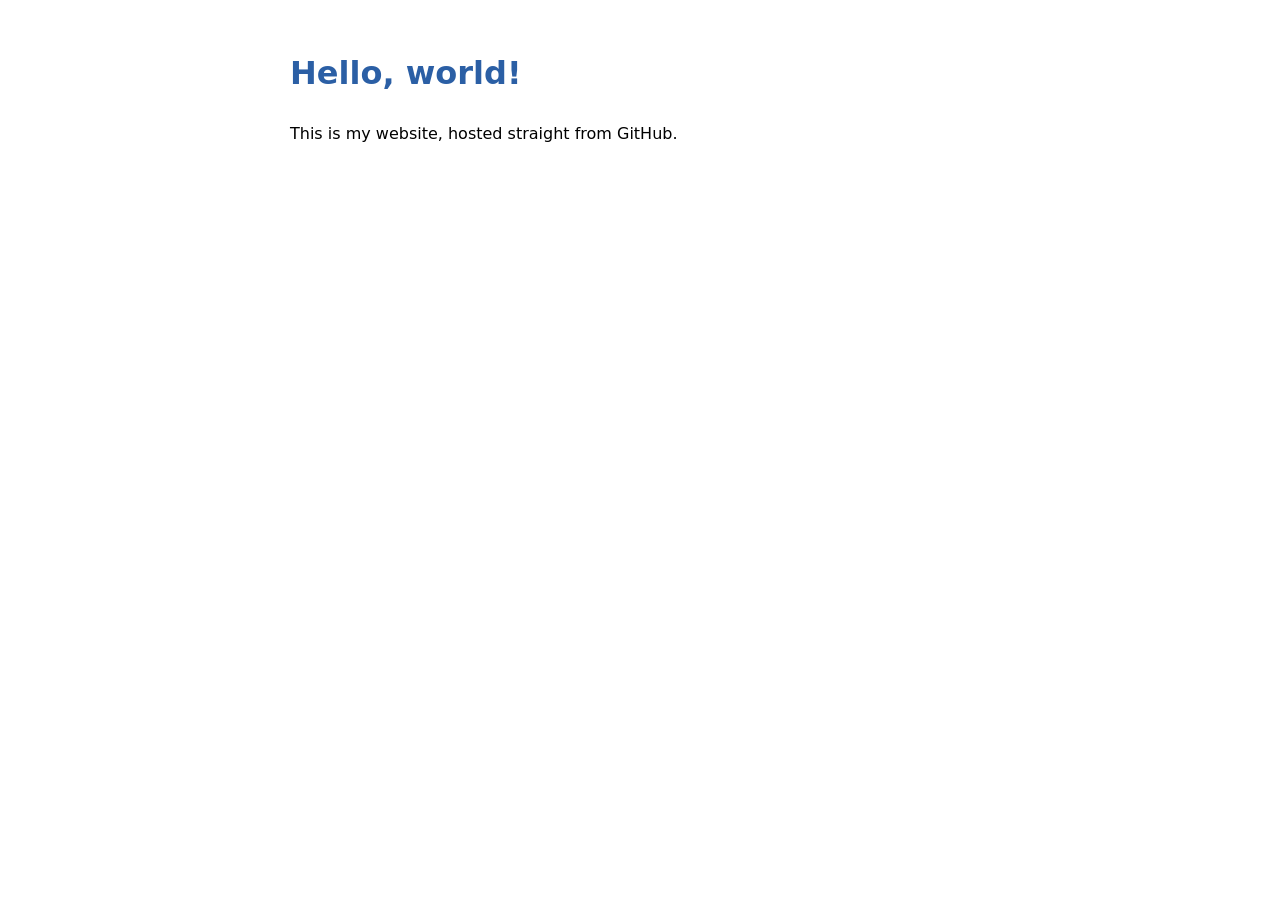
==== index.html @ 9fea2485 "Add initial HTML structure for the website" ====
<!DOCTYPE html>
<html lang="en">
<head>
  <meta charset="UTF-8">
  <meta name="viewport" content="width=device-width, initial-scale=1">
  <title>My Website</title>
  <style>
    body { font-family: system-ui, sans-serif; max-width: 700px; margin: 3rem auto; padding: 0 1rem; line-height: 1.6; }
    h1 { color: #2b5fa5; }
  </style>
</head>
<body>
  <h1>Hello, world!</h1>
  <p>This is my website, hosted straight from GitHub.</p>
</body>
</html>
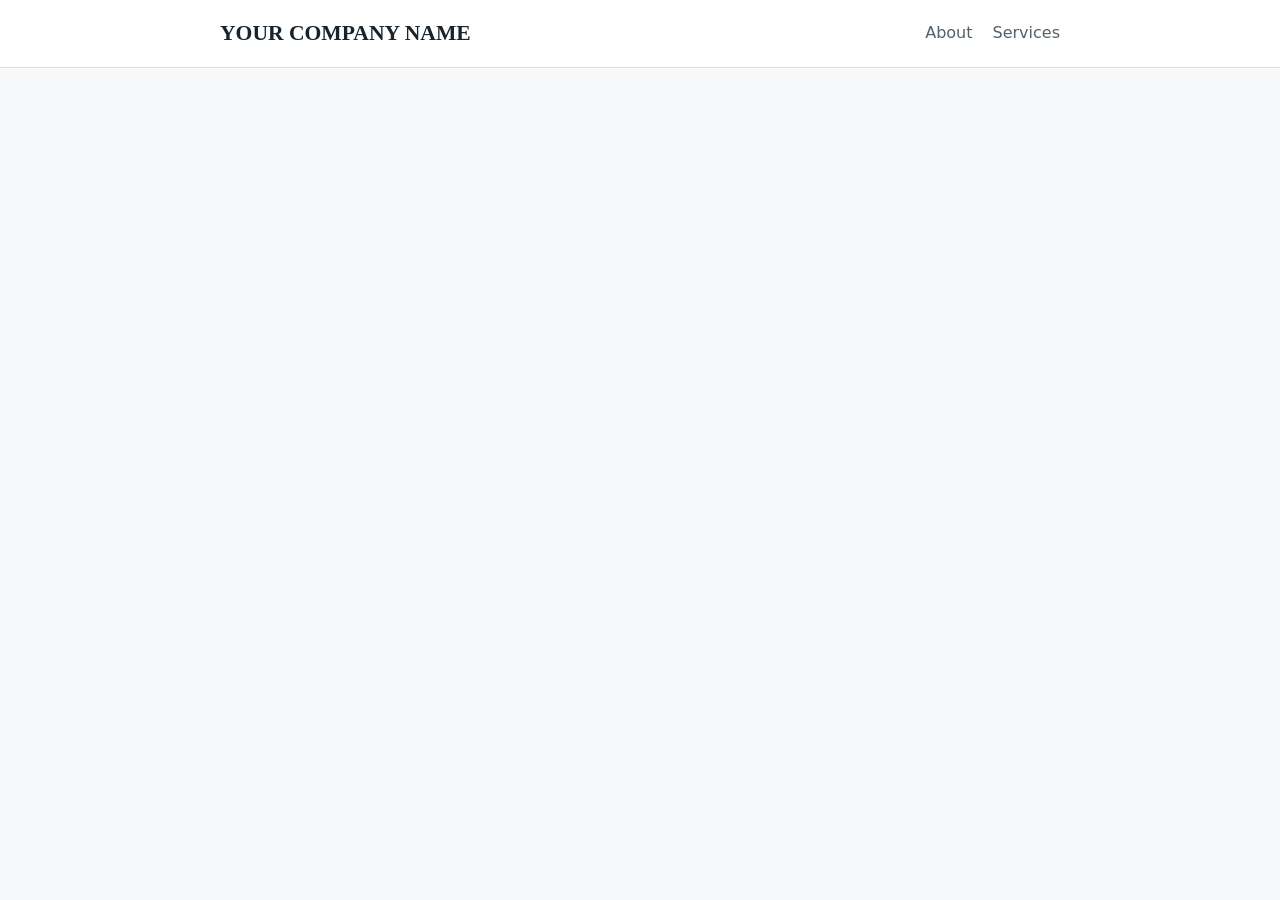
==== commit f3fb741f: "Revise HTML title, meta description, and styles Updated the title and added a meta description for S" ====
--- a/index.html
+++ b/index.html
@@ -3,14 +3,65 @@
 <head>
   <meta charset="UTF-8">
   <meta name="viewport" content="width=device-width, initial-scale=1">
-  <title>My Website</title>
+  <title>YOUR COMPANY NAME | What you do in a few words</title>
+  <meta name="description" content="One sentence describing what YOUR COMPANY NAME does and who it helps.">
   <style>
-    body { font-family: system-ui, sans-serif; max-width: 700px; margin: 3rem auto; padding: 0 1rem; line-height: 1.6; }
-    h1 { color: #2b5fa5; }
+    :root {
+      --bg: #f6f8fa;
+      --surface: #ffffff;
+      --text: #18232b;
+      --muted: #52616b;
+      --accent: #0f6b6b;
+      --line: #d9e0e5;
+    }
+    * { box-sizing: border-box; }
+    html { scroll-behavior: smooth; }
+    @media (prefers-reduced-motion: reduce) { html { scroll-behavior: auto; } }
+    body {
+      margin: 0;
+      font-family: system-ui, -apple-system, "Segoe UI", sans-serif;
+      color: var(--text);
+      background: var(--bg);
+      line-height: 1.6;
+    }
+    a { color: var(--accent); }
+    a:focus-visible { outline: 3px solid var(--accent); outline-offset: 3px; }
+    .wrap { max-width: 880px; margin: 0 auto; padding: 0 1.25rem; }
+
+    header { background: var(--surface); border-bottom: 1px solid var(--line); }
+    header .wrap { display: flex; flex-wrap: wrap; align-items: center; justify-content: space-between; gap: 0.75rem; padding-top: 1rem; padding-bottom: 1rem; }
+    .brand { font-family: Georgia, serif; font-size: 1.35rem; font-weight: 700; color: var(--text); text-decoration: none; }
+    nav { display: flex; gap: 1.25rem; }
+    nav a { color: var(--muted); text-decoration: none; }
+    nav a:hover { color: var(--accent); text-decoration: underline; }
+
+    .hero { padding: 4.5rem 0 3.5rem; }
+    h1 { font-family: Georgia, serif; font-size: clamp(2rem, 6vw, 3.25rem); line-height: 1.15; margin: 0 0 1rem; max-width: 18ch; }
+    .hero p { font-size: 1.15rem; color: var(--muted); max-width: 52ch; margin: 0 0 1.75rem; }
+    .button { display: inline-block; background: var(--accent); color: #fff; padding: 0.8rem 1.4rem; border-radius: 6px; text-decoration: none; font-weight: 600; }
+    .button:hover { background: #0b5555; }
+    .button:focus-visible { outline: 3px solid var(--text); outline-offset: 3px; }
+
+    section { padding: 3rem 0; border-top: 1px solid var(--line); }
+    h2 { font-family: Georgia, serif; font-size: 1.75rem; margin: 0 0 1rem; }
+    section p { max-width: 62ch; margin: 0 0 1rem; }
+
+    .services { display: grid; gap: 1.5rem; grid-template-columns: repeat(auto-fit, minmax(220px, 1fr)); margin-top: 1.5rem; }
+    .service { background: var(--surface); border-left: 4px solid var(--accent); padding: 1rem 1.25rem; }
+    .service h3 { margin: 0 0 0.4rem; font-size: 1.1rem; }
+    .service p { margin: 0; color: var(--muted); }
+
+    .contact-list { list-style: none; padding: 0; margin: 1.25rem 0 0; }
+    .contact-list li { margin-bottom: 0.5rem; }
+
+    footer { border-top: 1px solid var(--line); padding: 1.5rem 0; color: var(--muted); font-size: 0.9rem; }
   </style>
 </head>
 <body>
-  <h1>Hello, world!</h1>
-  <p>This is my website, hosted straight from GitHub.</p>
-</body>
-</html>
+
+  <header>
+    <div class="wrap">
+      <a class="brand" href="#top">YOUR COMPANY NAME</a>
+      <nav aria-label="Main">
+        <a href="#about">About</a>
+        <a href="#services">Services</a>
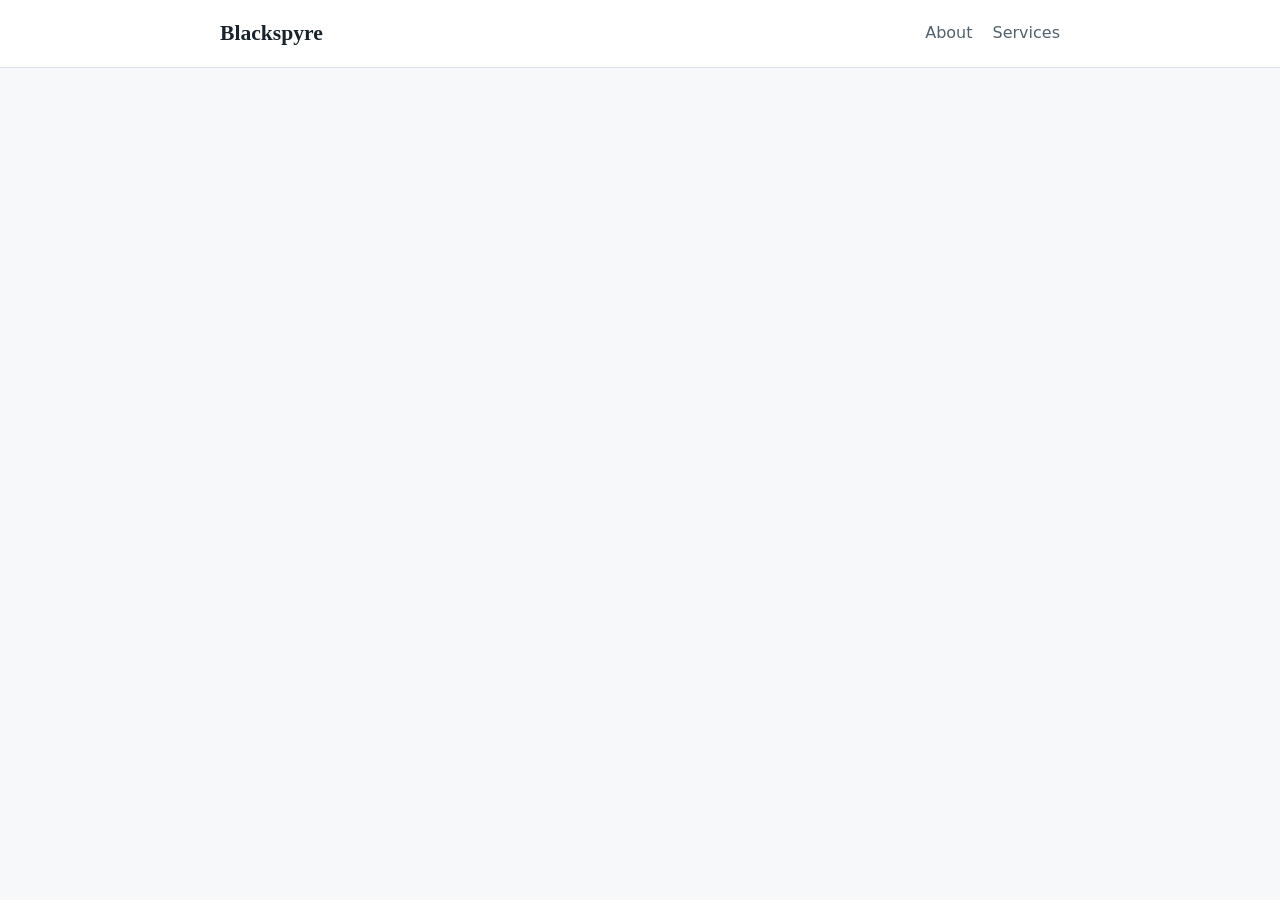
==== commit eef5f3c1: "Update company name to Blackspyre in index.html" ====
--- a/index.html
+++ b/index.html
@@ -3,8 +3,8 @@
 <head>
   <meta charset="UTF-8">
   <meta name="viewport" content="width=device-width, initial-scale=1">
-  <title>YOUR COMPANY NAME | What you do in a few words</title>
-  <meta name="description" content="One sentence describing what YOUR COMPANY NAME does and who it helps.">
+  <title>Blackspyre | What you do in a few words</title>
+  <meta name="description" content="One sentence describing what Blackspyre does and who it helps.">
   <style>
     :root {
       --bg: #f6f8fa;
@@ -61,7 +61,7 @@
 
   <header>
     <div class="wrap">
-      <a class="brand" href="#top">YOUR COMPANY NAME</a>
+      <a class="brand" href="#top">Blackspyre</a>
       <nav aria-label="Main">
         <a href="#about">About</a>
         <a href="#services">Services</a>
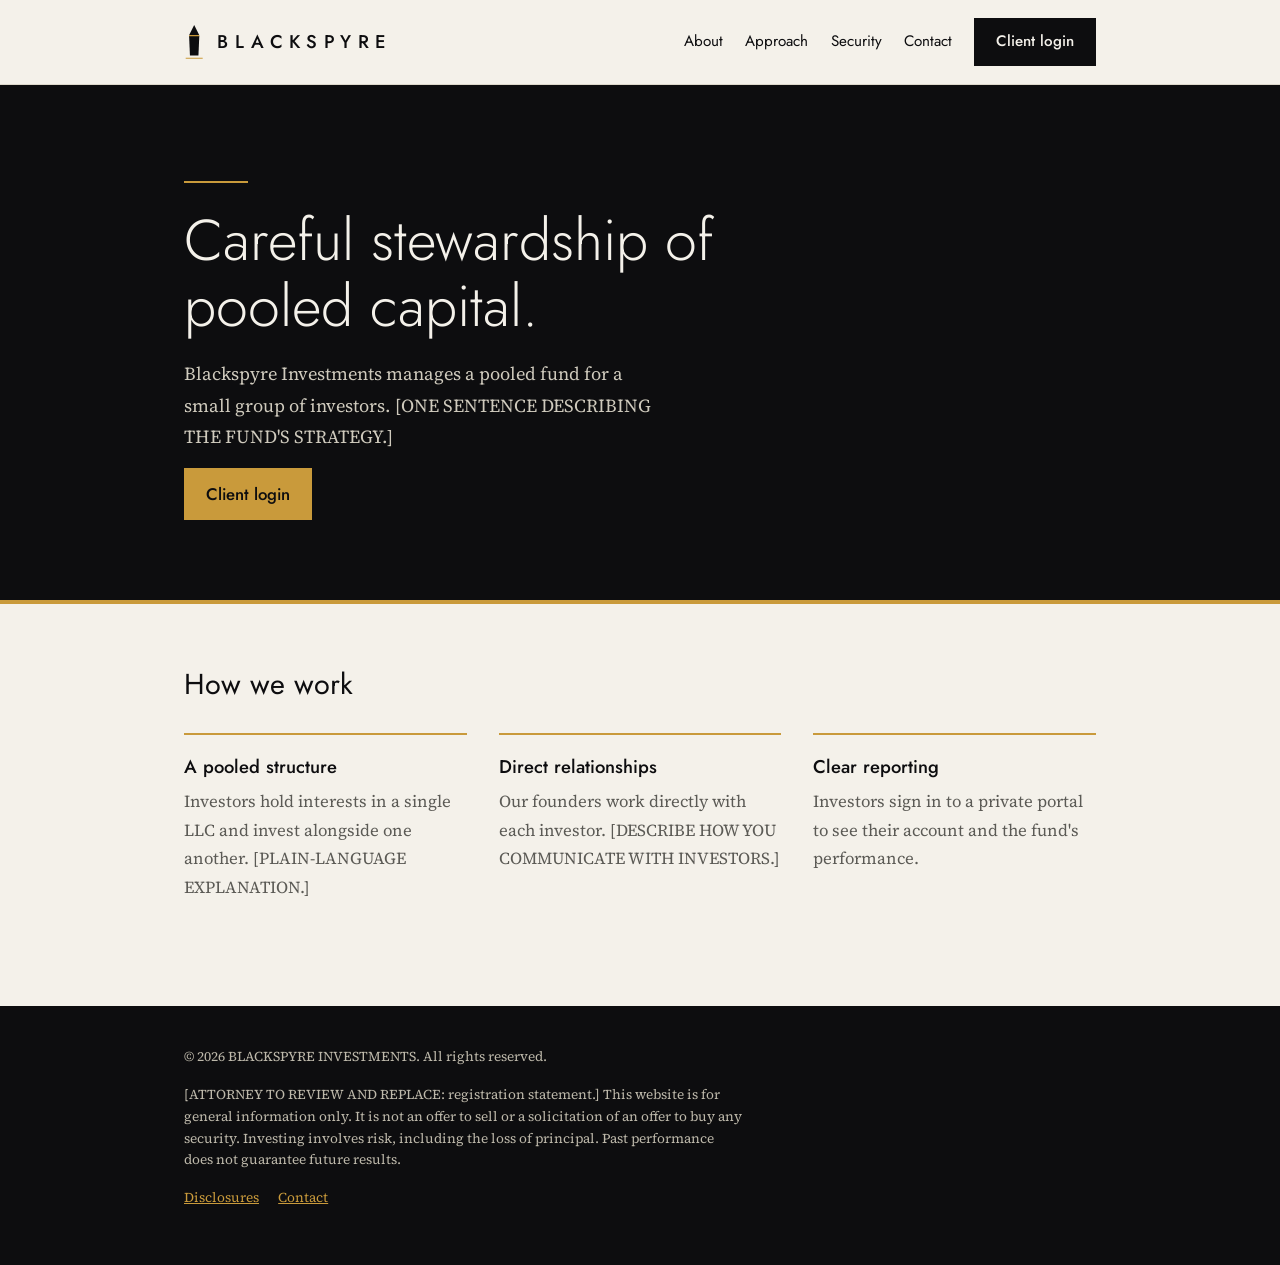
==== commit e59d282e: "Add files via upload" ====
--- a/index.html
+++ b/index.html
@@ -1,67 +1,28 @@
 <!DOCTYPE html>
 <html lang="en">
 <head>
-  <meta charset="UTF-8">
-  <meta name="viewport" content="width=device-width, initial-scale=1">
-  <title>Blackspyre | What you do in a few words</title>
-  <meta name="description" content="One sentence describing what Blackspyre does and who it helps.">
-  <style>
-    :root {
-      --bg: #f6f8fa;
-      --surface: #ffffff;
-      --text: #18232b;
-      --muted: #52616b;
-      --accent: #0f6b6b;
-      --line: #d9e0e5;
-    }
-    * { box-sizing: border-box; }
-    html { scroll-behavior: smooth; }
-    @media (prefers-reduced-motion: reduce) { html { scroll-behavior: auto; } }
-    body {
-      margin: 0;
-      font-family: system-ui, -apple-system, "Segoe UI", sans-serif;
-      color: var(--text);
-      background: var(--bg);
-      line-height: 1.6;
-    }
-    a { color: var(--accent); }
-    a:focus-visible { outline: 3px solid var(--accent); outline-offset: 3px; }
-    .wrap { max-width: 880px; margin: 0 auto; padding: 0 1.25rem; }
-
-    header { background: var(--surface); border-bottom: 1px solid var(--line); }
-    header .wrap { display: flex; flex-wrap: wrap; align-items: center; justify-content: space-between; gap: 0.75rem; padding-top: 1rem; padding-bottom: 1rem; }
-    .brand { font-family: Georgia, serif; font-size: 1.35rem; font-weight: 700; color: var(--text); text-decoration: none; }
-    nav { display: flex; gap: 1.25rem; }
-    nav a { color: var(--muted); text-decoration: none; }
-    nav a:hover { color: var(--accent); text-decoration: underline; }
-
-    .hero { padding: 4.5rem 0 3.5rem; }
-    h1 { font-family: Georgia, serif; font-size: clamp(2rem, 6vw, 3.25rem); line-height: 1.15; margin: 0 0 1rem; max-width: 18ch; }
-    .hero p { font-size: 1.15rem; color: var(--muted); max-width: 52ch; margin: 0 0 1.75rem; }
-    .button { display: inline-block; background: var(--accent); color: #fff; padding: 0.8rem 1.4rem; border-radius: 6px; text-decoration: none; font-weight: 600; }
-    .button:hover { background: #0b5555; }
-    .button:focus-visible { outline: 3px solid var(--text); outline-offset: 3px; }
-
-    section { padding: 3rem 0; border-top: 1px solid var(--line); }
-    h2 { font-family: Georgia, serif; font-size: 1.75rem; margin: 0 0 1rem; }
-    section p { max-width: 62ch; margin: 0 0 1rem; }
-
-    .services { display: grid; gap: 1.5rem; grid-template-columns: repeat(auto-fit, minmax(220px, 1fr)); margin-top: 1.5rem; }
-    .service { background: var(--surface); border-left: 4px solid var(--accent); padding: 1rem 1.25rem; }
-    .service h3 { margin: 0 0 0.4rem; font-size: 1.1rem; }
-    .service p { margin: 0; color: var(--muted); }
-
-    .contact-list { list-style: none; padding: 0; margin: 1.25rem 0 0; }
-    .contact-list li { margin-bottom: 0.5rem; }
-
-    footer { border-top: 1px solid var(--line); padding: 1.5rem 0; color: var(--muted); font-size: 0.9rem; }
-  </style>
+<meta charset="UTF-8">
+<meta name="viewport" content="width=device-width, initial-scale=1">
+<title>Blackspyre Investments</title>
+<meta name="description" content="Blackspyre Investments manages a pooled fund for a small group of investors in Los Angeles, California.">
+<link rel="stylesheet" href="styles.css">
+<script src="site.js" defer></script>
 </head>
 <body>
-
-  <header>
-    <div class="wrap">
-      <a class="brand" href="#top">Blackspyre</a>
-      <nav aria-label="Main">
-        <a href="#about">About</a>
-        <a href="#services">Services</a>
+<div id="site-header"></div>
+<main>
+<div class="hero"><div class="wrap"><div class="rule"></div>
+<h1>Careful stewardship of pooled capital.</h1>
+<p>Blackspyre Investments manages a pooled fund for a small group of investors. [ONE SENTENCE DESCRIBING THE FUND'S STRATEGY.]</p>
+<a class="btn" href="portal.html">Client login</a>
+</div></div>
+<section><div class="wrap"><h2>How we work</h2>
+<div class="cols">
+<div><h3>A pooled structure</h3><p>Investors hold interests in a single LLC and invest alongside one another. [PLAIN-LANGUAGE EXPLANATION.]</p></div>
+<div><h3>Direct relationships</h3><p>Our founders work directly with each investor. [DESCRIBE HOW YOU COMMUNICATE WITH INVESTORS.]</p></div>
+<div><h3>Clear reporting</h3><p>Investors sign in to a private portal to see their account and the fund's performance.</p></div>
+</div></div></section>
+</main>
+<div id="site-footer"></div>
+</body>
+</html>
--- a/styles.css
+++ b/styles.css
@@ -0,0 +1,39 @@
+@import url('https://fonts.googleapis.com/css2?family=Jost:wght@300;400;500&family=Source+Serif+4:wght@400;600&display=swap');
+:root{--cream:#f4f1ea;--ink:#0d0d0f;--gold:#c99a3b;--gold-d:#8a6420;--muted:#5b5a55;--line:#ddd8cb}
+*{box-sizing:border-box}
+body{margin:0;background:var(--cream);color:var(--ink);font:1.05rem/1.7 'Source Serif 4',Georgia,serif}
+h1,h2,h3,.brand,nav,.btn{font-family:Jost,Futura,'Century Gothic',sans-serif}
+a{color:var(--gold-d)}
+a:focus-visible{outline:3px solid var(--gold);outline-offset:3px}
+.wrap{max-width:960px;margin:0 auto;padding:0 1.5rem}
+.bar{display:flex;flex-wrap:wrap;align-items:center;justify-content:space-between;gap:1rem;padding:1.1rem 1.5rem;max-width:960px;margin:0 auto}
+header.site{border-bottom:1px solid var(--line)}
+.brand{display:flex;align-items:center;gap:.8rem;color:var(--ink);text-decoration:none;font-size:1.15rem;letter-spacing:.35em;font-weight:500}
+.brand svg{height:34px}
+nav{display:flex;flex-wrap:wrap;gap:1.4rem;align-items:center}
+nav a{color:var(--ink);text-decoration:none;font-size:.95rem}
+nav a:hover{color:var(--gold-d)}
+nav a[aria-current]{border-bottom:1px solid var(--gold)}
+.btn{display:inline-block;background:var(--ink);color:var(--cream);padding:.65rem 1.3rem;text-decoration:none;font-weight:500;border:1px solid var(--ink)}
+nav a.btn{color:var(--cream)}
+.btn:hover,nav a.btn:hover{background:var(--gold);border-color:var(--gold);color:var(--ink)}
+.hero{background:var(--ink);color:var(--cream);padding:6rem 0 5rem;border-bottom:4px solid var(--gold)}
+.hero.sm{padding:3.5rem 0 3rem}
+.hero .rule{width:64px;height:2px;background:var(--gold);margin:0 0 1.5rem}
+h1{font-weight:300;font-size:clamp(2.2rem,6vw,3.6rem);line-height:1.15;margin:0 0 1.2rem;max-width:20ch}
+.hero p{max-width:52ch;color:#cfcabd;font-size:1.15rem}
+.hero .btn{background:var(--gold);border-color:var(--gold);color:var(--ink)}
+.hero .btn:hover{background:var(--cream);border-color:var(--cream)}
+section{padding:3.5rem 0}
+section+section{border-top:1px solid var(--line)}
+h2{font-weight:400;font-size:1.8rem;margin:0 0 1rem}
+h3{font-weight:500;font-size:1.15rem;margin:0 0 .4rem}
+p{max-width:64ch;margin:0 0 1rem}
+.cols{display:grid;gap:2rem;grid-template-columns:repeat(auto-fit,minmax(240px,1fr));margin-top:1.5rem}
+.cols>div{border-top:2px solid var(--gold);padding-top:1rem}
+.cols p{color:var(--muted);margin:0}
+.ph{aspect-ratio:4/5;background:var(--line);display:grid;place-items:center;font:300 2.5rem Jost,sans-serif;color:var(--muted);margin-bottom:.8rem}
+.note{background:#fff;border-left:4px solid var(--gold);padding:1rem 1.25rem;font-size:.95rem;max-width:64ch}
+footer.site{background:var(--ink);color:#bdb8aa;padding:2.5rem 0;font-size:.85rem;line-height:1.6;margin-top:3rem}
+footer.site p{max-width:80ch}
+footer.site a{color:var(--gold);margin-right:1.2rem}
